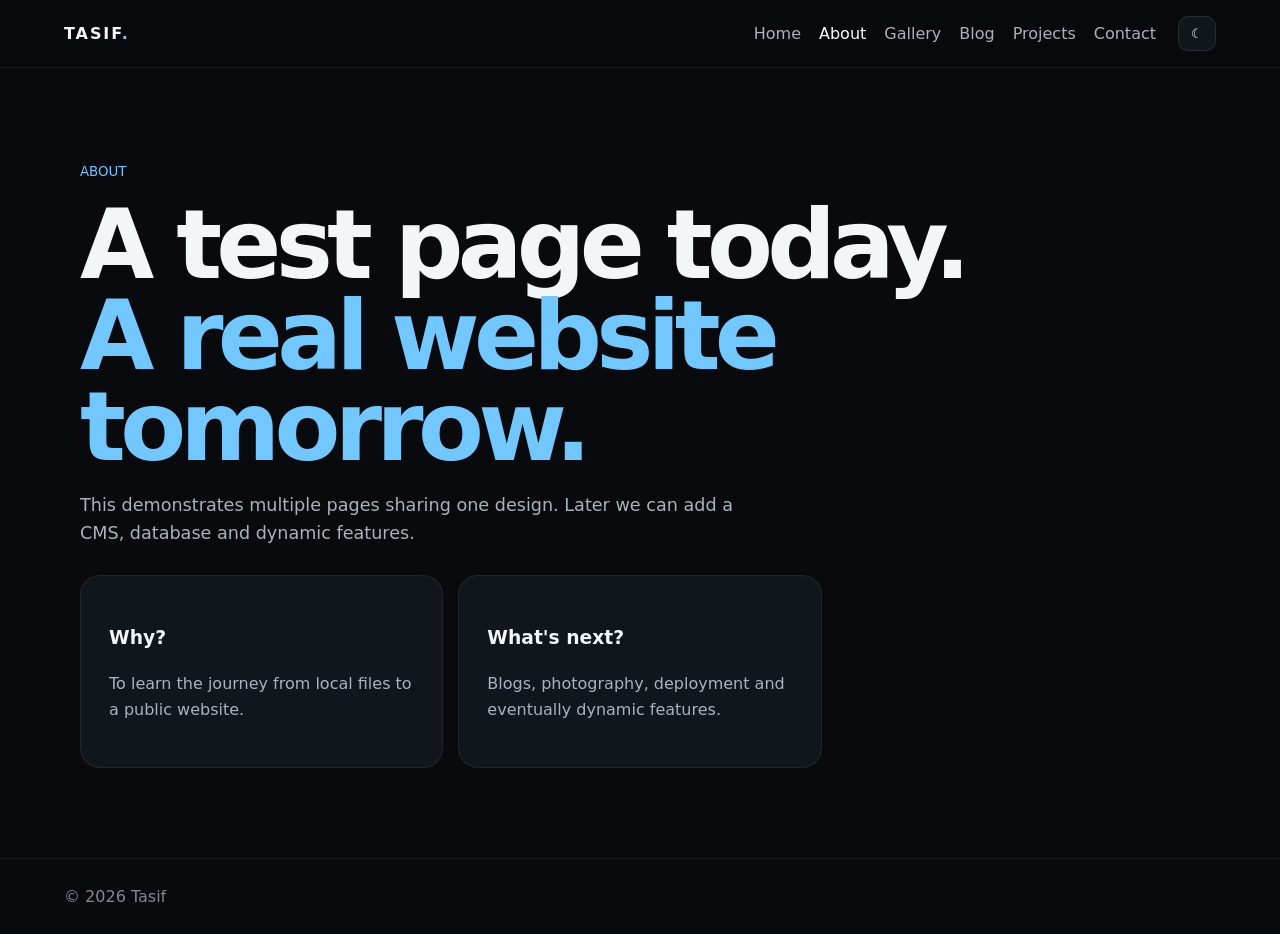
==== about.html @ 2ef95ba8 "Update portfolio website" ====
<!doctype html><html><head><meta charset="utf-8"><meta name="viewport" content="width=device-width,initial-scale=1"><title>About — Tasif</title><link rel="stylesheet" href="css/style.css"></head><body><header><a class="logo" href="index.html">TASIF<span>.</span></a><button id="menu">☰</button><nav><a href="index.html">Home</a><a class="active" href="about.html">About</a><a href="gallery.html">Gallery</a><a href="blog.html">Blog</a><a href="projects.html">Projects</a><a href="contact.html">Contact</a></nav><button id="theme">☾</button></header><main class="page"><small>ABOUT</small><h1>A test page today.<br><span>A real website tomorrow.</span></h1><p>This demonstrates multiple pages sharing one design. Later we can add a CMS, database and dynamic features.</p><div class="grid"><article><h3>Why?</h3><p>To learn the journey from local files to a public website.</p></article><article><h3>What's next?</h3><p>Blogs, photography, deployment and eventually dynamic features.</p></article></div></main><footer>© <span class="year"></span> Tasif</footer><script src="js/app.js"></script></body></html>
---- css/style.css ----
*{box-sizing:border-box}body{margin:0;background:#080a0d;color:#f3f6f8;font:16px/1.6 system-ui,sans-serif}a{color:inherit;text-decoration:none}header{position:sticky;top:0;z-index:5;display:flex;align-items:center;gap:22px;padding:16px 5%;background:#080a0de8;border-bottom:1px solid #ffffff12;backdrop-filter:blur(12px)}.logo{font-weight:900;letter-spacing:.12em}.logo span,h1 span,small,b{color:#72c7ff}nav{display:flex;gap:18px;margin-left:auto}nav a{color:#aab2bb}nav a:hover,nav a.active{color:#fff}button{border:1px solid #ffffff18;background:#11161c;color:#fff;border-radius:10px;padding:9px 12px;cursor:pointer}#menu{display:none}.hero,section,.page{width:min(1120px,90%);margin:auto}.hero{min-height:75vh;display:grid;grid-template-columns:1.2fr .8fr;align-items:center;gap:60px}.hero h1,.page h1{font-size:clamp(3rem,8vw,6rem);line-height:.95;letter-spacing:-.06em;margin:16px 0}.hero p,.page>p{color:#aab2bb;max-width:680px;font-size:1.1rem}.btn{display:inline-block;margin-top:20px;padding:12px 20px;border-radius:999px;background:#f3f6f8;color:#080a0d}.feature,article{background:#11161c;border:1px solid #ffffff12;border-radius:20px;padding:28px}.feature{min-height:170px;display:flex;flex-direction:column;justify-content:center}section{padding:80px 0}.grid{display:grid;grid-template-columns:repeat(3,1fr);gap:15px;margin-top:28px}article p,.post p,#msg{color:#aab2bb}.page{padding:90px 0;min-height:80vh}.photos{display:grid;grid-template-columns:repeat(2,1fr);gap:15px;margin-top:30px}.photos div{aspect-ratio:4/3;border-radius:20px;background:linear-gradient(135deg,#171e26,#0d1116);border:1px solid #ffffff12;display:grid;place-items:center;color:#68727d;font-weight:800;letter-spacing:.1em}.post{margin-top:30px;max-width:800px}form{max-width:650px;display:grid;gap:12px}input,textarea{padding:14px;border-radius:12px;border:1px solid #ffffff18;background:#0e1217;color:#fff;font:inherit}textarea{min-height:150px}footer{border-top:1px solid #ffffff12;padding:25px 5%;color:#7f8994}@media(max-width:750px){#menu{display:block;margin-left:auto}nav{display:none;position:absolute;top:65px;left:0;right:0;padding:18px 5%;background:#080a0d;flex-direction:column}nav.open{display:flex}.hero{grid-template-columns:1fr;padding:60px 0}.grid{grid-template-columns:1fr}.photos{grid-template-columns:1fr}.page{padding:65px 0}}body.light{background:#f5f7f9;color:#111}body.light header{background:#f5f7f9ee}body.light nav a{color:#5b6670}body.light nav a:hover,body.light nav a.active{color:#111}body.light article,body.light .feature{background:#fff;border-color:#0001}body.light input,body.light textarea{background:#fff;color:#111}body.light .hero p,body.light .page>p,body.light article p{color:#59636d}
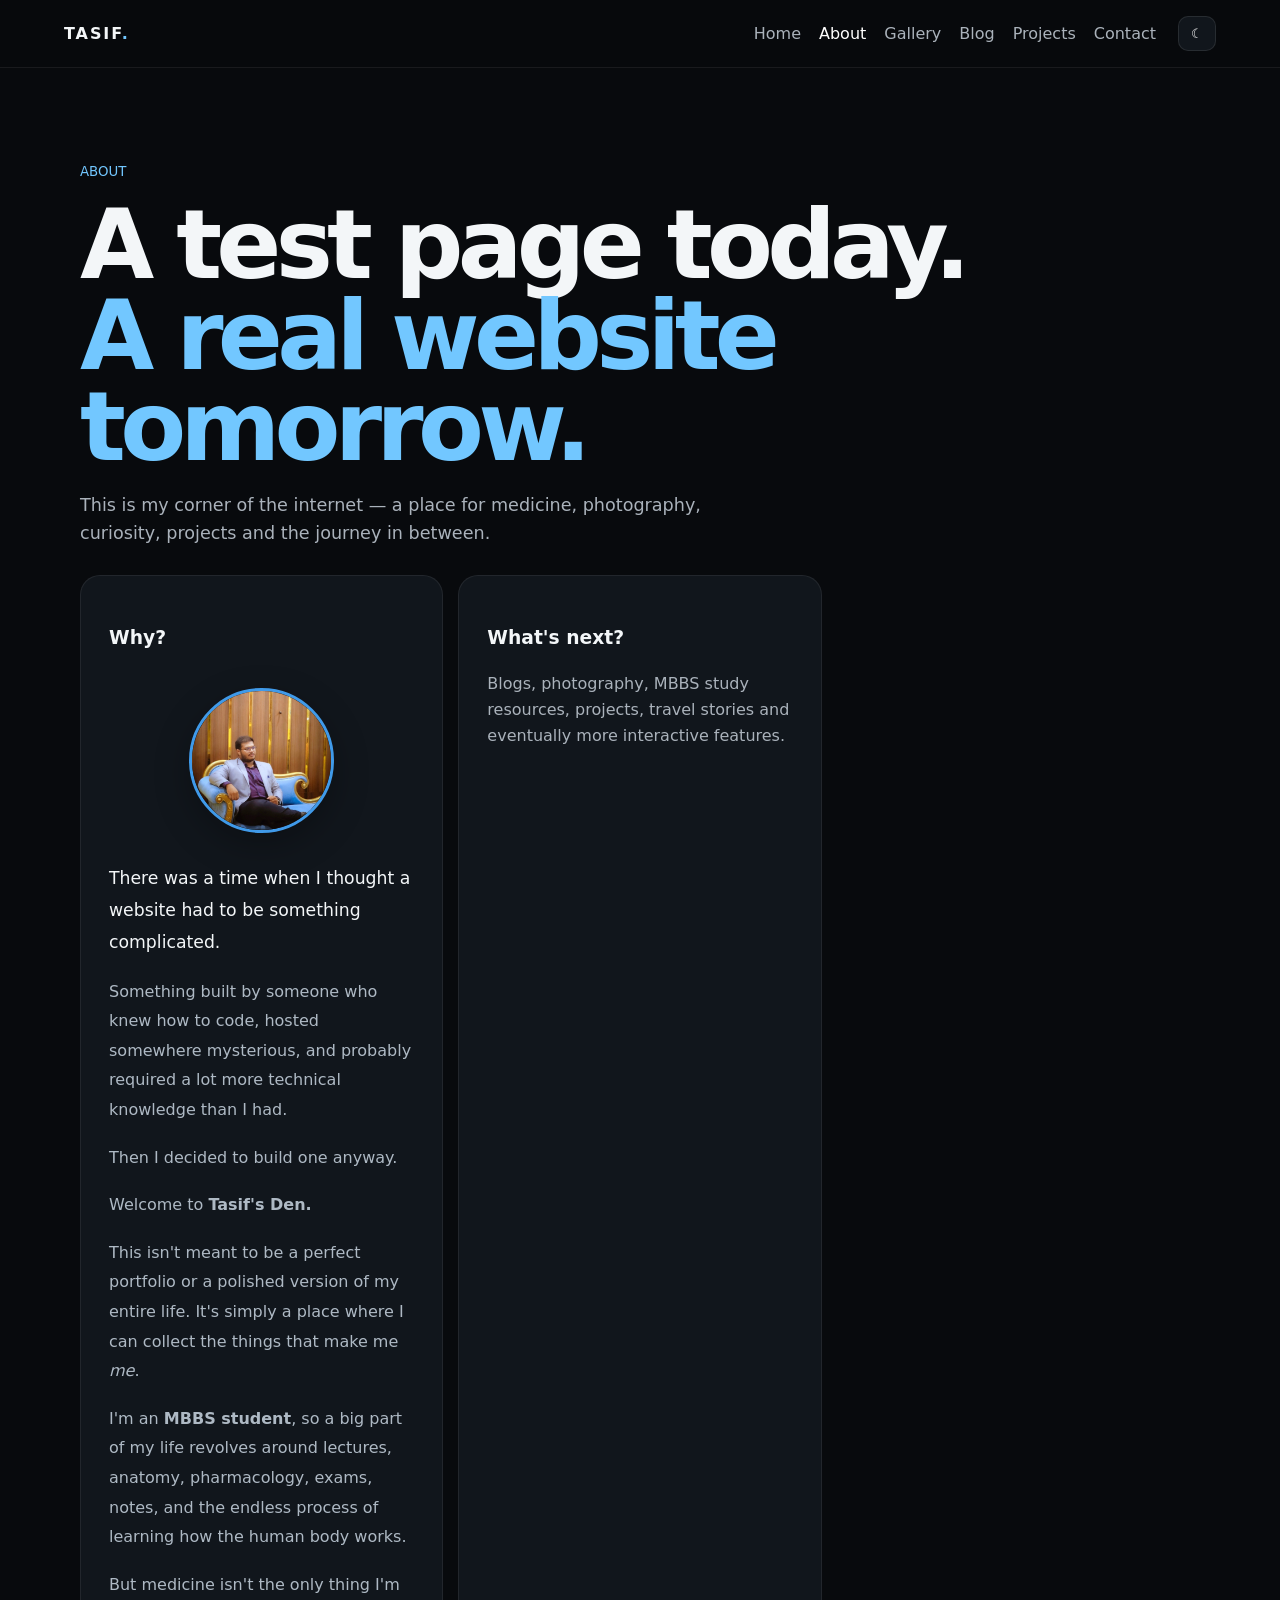
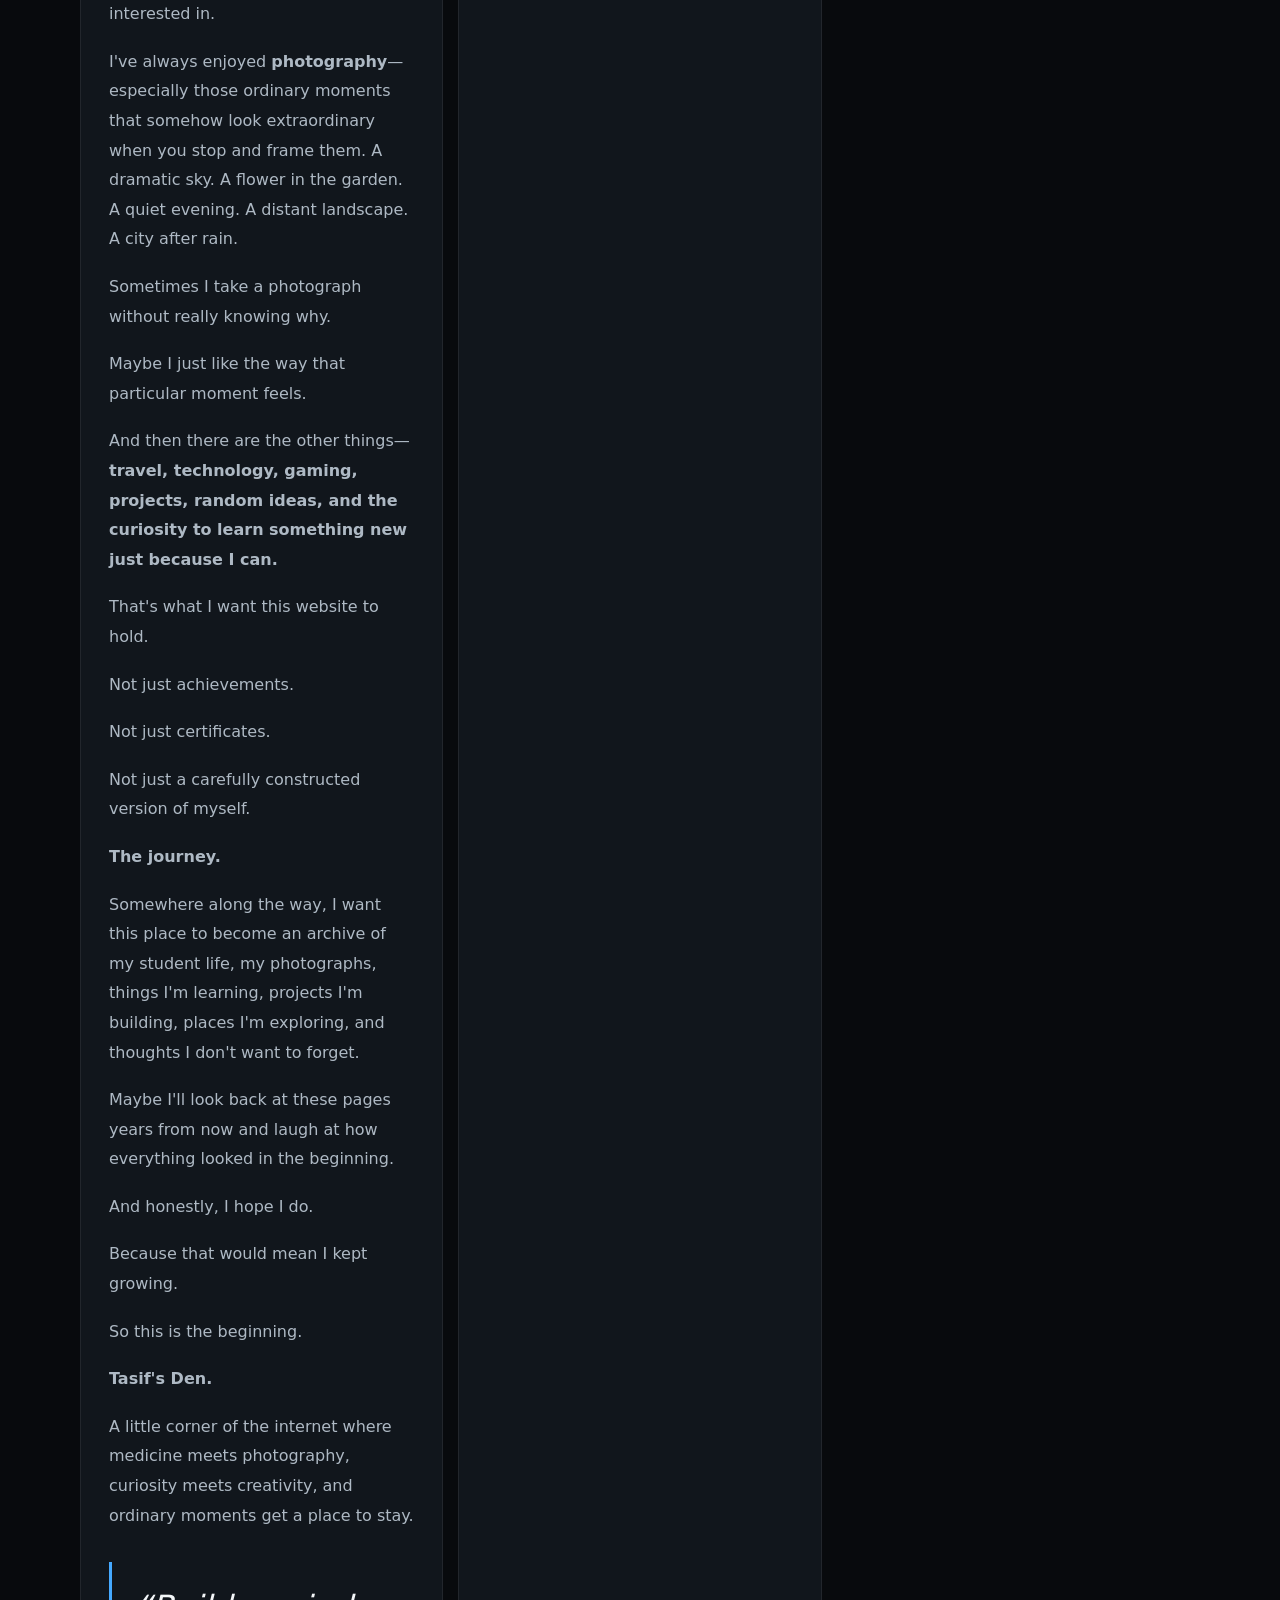
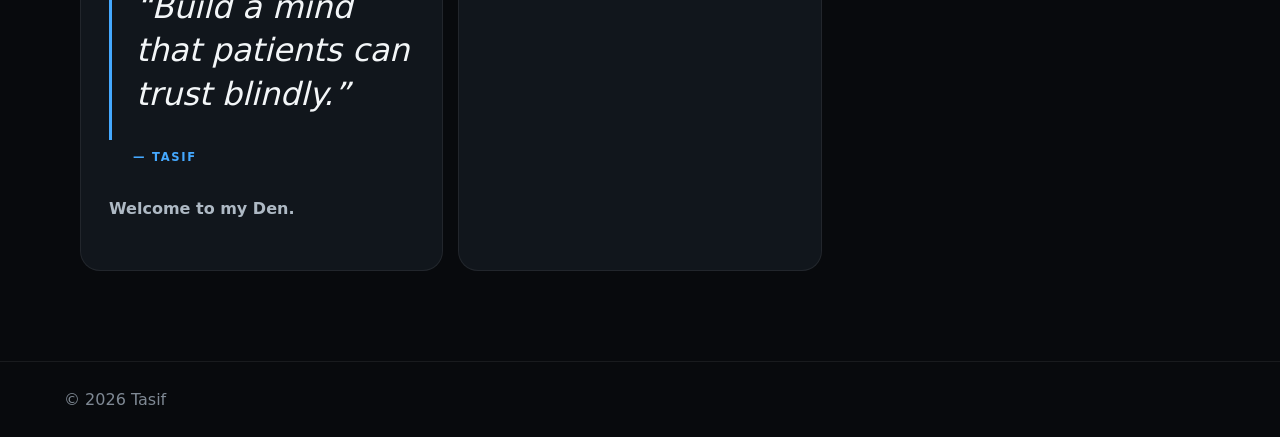
==== commit bb1b3289: "Add profile photo to About page" ====
--- a/about.html
+++ b/about.html
@@ -1 +1,129 @@
-<!doctype html><html><head><meta charset="utf-8"><meta name="viewport" content="width=device-width,initial-scale=1"><title>About — Tasif</title><link rel="stylesheet" href="css/style.css"></head><body><header><a class="logo" href="index.html">TASIF<span>.</span></a><button id="menu">☰</button><nav><a href="index.html">Home</a><a class="active" href="about.html">About</a><a href="gallery.html">Gallery</a><a href="blog.html">Blog</a><a href="projects.html">Projects</a><a href="contact.html">Contact</a></nav><button id="theme">☾</button></header><main class="page"><small>ABOUT</small><h1>A test page today.<br><span>A real website tomorrow.</span></h1><p>This demonstrates multiple pages sharing one design. Later we can add a CMS, database and dynamic features.</p><div class="grid"><article><h3>Why?</h3><p>To learn the journey from local files to a public website.</p></article><article><h3>What's next?</h3><p>Blogs, photography, deployment and eventually dynamic features.</p></article></div></main><footer>© <span class="year"></span> Tasif</footer><script src="js/app.js"></script></body></html>+<!doctype html>
+<html lang="en">
+<head>
+  <meta charset="utf-8">
+  <meta name="viewport" content="width=device-width,initial-scale=1">
+  <title>About — Tasif</title>
+  <link rel="stylesheet" href="css/style.css">
+  <style>
+    .why-story{max-width:900px;margin-top:35px}
+    .why-profile{
+      display:flex;
+      justify-content:center;
+      margin:8px 0 30px;
+    }
+    .why-profile img{
+      width:145px;
+      height:145px;
+      object-fit:cover;
+      object-position:center 30%;
+      border-radius:50%;
+      display:block;
+      border:3px solid rgba(69,169,255,.9);
+      box-shadow:0 12px 35px rgba(0,0,0,.28);
+    }
+    .why-story p{line-height:1.85;color:var(--muted,#aeb9c4);margin:0 0 18px}
+    .why-story .lead{font-size:1.08rem;color:inherit}
+    .why-story blockquote{
+      margin:32px 0 8px;padding:24px 0 24px 24px;
+      border-left:3px solid #45a9ff;
+      font-size:clamp(1.35rem,3vw,2rem);
+      line-height:1.35;font-style:italic;color:inherit;
+    }
+    .why-story cite{display:block;margin-left:24px;color:#45a9ff;letter-spacing:.15em;font-size:.72rem;font-style:normal;font-weight:700}
+    @media (max-width:600px){
+      .why-profile img{width:120px;height:120px}
+    }
+  </style>
+</head>
+<body>
+<header>
+  <a class="logo" href="index.html">TASIF<span>.</span></a>
+  <button id="menu">☰</button>
+  <nav>
+    <a href="index.html">Home</a>
+    <a class="active" href="about.html">About</a>
+    <a href="gallery.html">Gallery</a>
+    <a href="blog.html">Blog</a>
+    <a href="projects.html">Projects</a>
+    <a href="contact.html">Contact</a>
+  </nav>
+  <button id="theme">☾</button>
+</header>
+
+<main class="page">
+  <small>ABOUT</small>
+  <h1>A test page today.<br><span>A real website tomorrow.</span></h1>
+  <p>This is my corner of the internet — a place for medicine, photography, curiosity, projects and the journey in between.</p>
+
+  <div class="grid">
+    <article>
+      <h3>Why?</h3>
+
+      <div class="why-story">
+        <div class="why-profile">
+          <img src="images/about/tasif-profile.jpg" alt="Tasif">
+        </div>
+
+        <p class="lead">There was a time when I thought a website had to be something complicated.</p>
+
+        <p>Something built by someone who knew how to code, hosted somewhere mysterious, and probably required a lot more technical knowledge than I had.</p>
+
+        <p>Then I decided to build one anyway.</p>
+
+        <p>Welcome to <strong>Tasif's Den.</strong></p>
+
+        <p>This isn't meant to be a perfect portfolio or a polished version of my entire life. It's simply a place where I can collect the things that make me <em>me</em>.</p>
+
+        <p>I'm an <strong>MBBS student</strong>, so a big part of my life revolves around lectures, anatomy, pharmacology, exams, notes, and the endless process of learning how the human body works.</p>
+
+        <p>But medicine isn't the only thing I'm interested in.</p>
+
+        <p>I've always enjoyed <strong>photography</strong>—especially those ordinary moments that somehow look extraordinary when you stop and frame them. A dramatic sky. A flower in the garden. A quiet evening. A distant landscape. A city after rain.</p>
+
+        <p>Sometimes I take a photograph without really knowing why.</p>
+
+        <p>Maybe I just like the way that particular moment feels.</p>
+
+        <p>And then there are the other things—<strong>travel, technology, gaming, projects, random ideas, and the curiosity to learn something new just because I can.</strong></p>
+
+        <p>That's what I want this website to hold.</p>
+
+        <p>Not just achievements.</p>
+        <p>Not just certificates.</p>
+        <p>Not just a carefully constructed version of myself.</p>
+
+        <p><strong>The journey.</strong></p>
+
+        <p>Somewhere along the way, I want this place to become an archive of my student life, my photographs, things I'm learning, projects I'm building, places I'm exploring, and thoughts I don't want to forget.</p>
+
+        <p>Maybe I'll look back at these pages years from now and laugh at how everything looked in the beginning.</p>
+
+        <p>And honestly, I hope I do.</p>
+
+        <p>Because that would mean I kept growing.</p>
+
+        <p>So this is the beginning.</p>
+
+        <p><strong>Tasif's Den.</strong></p>
+
+        <p>A little corner of the internet where medicine meets photography, curiosity meets creativity, and ordinary moments get a place to stay.</p>
+
+        <blockquote>“Build a mind that patients can trust blindly.”</blockquote>
+        <cite>— TASIF</cite>
+
+        <p style="margin-top:28px"><strong>Welcome to my Den.</strong></p>
+      </div>
+    </article>
+
+    <article>
+      <h3>What's next?</h3>
+      <p>Blogs, photography, MBBS study resources, projects, travel stories and eventually more interactive features.</p>
+    </article>
+  </div>
+</main>
+
+<footer>© <span class="year"></span> Tasif</footer>
+<script src="js/app.js"></script>
+</body>
+</html>
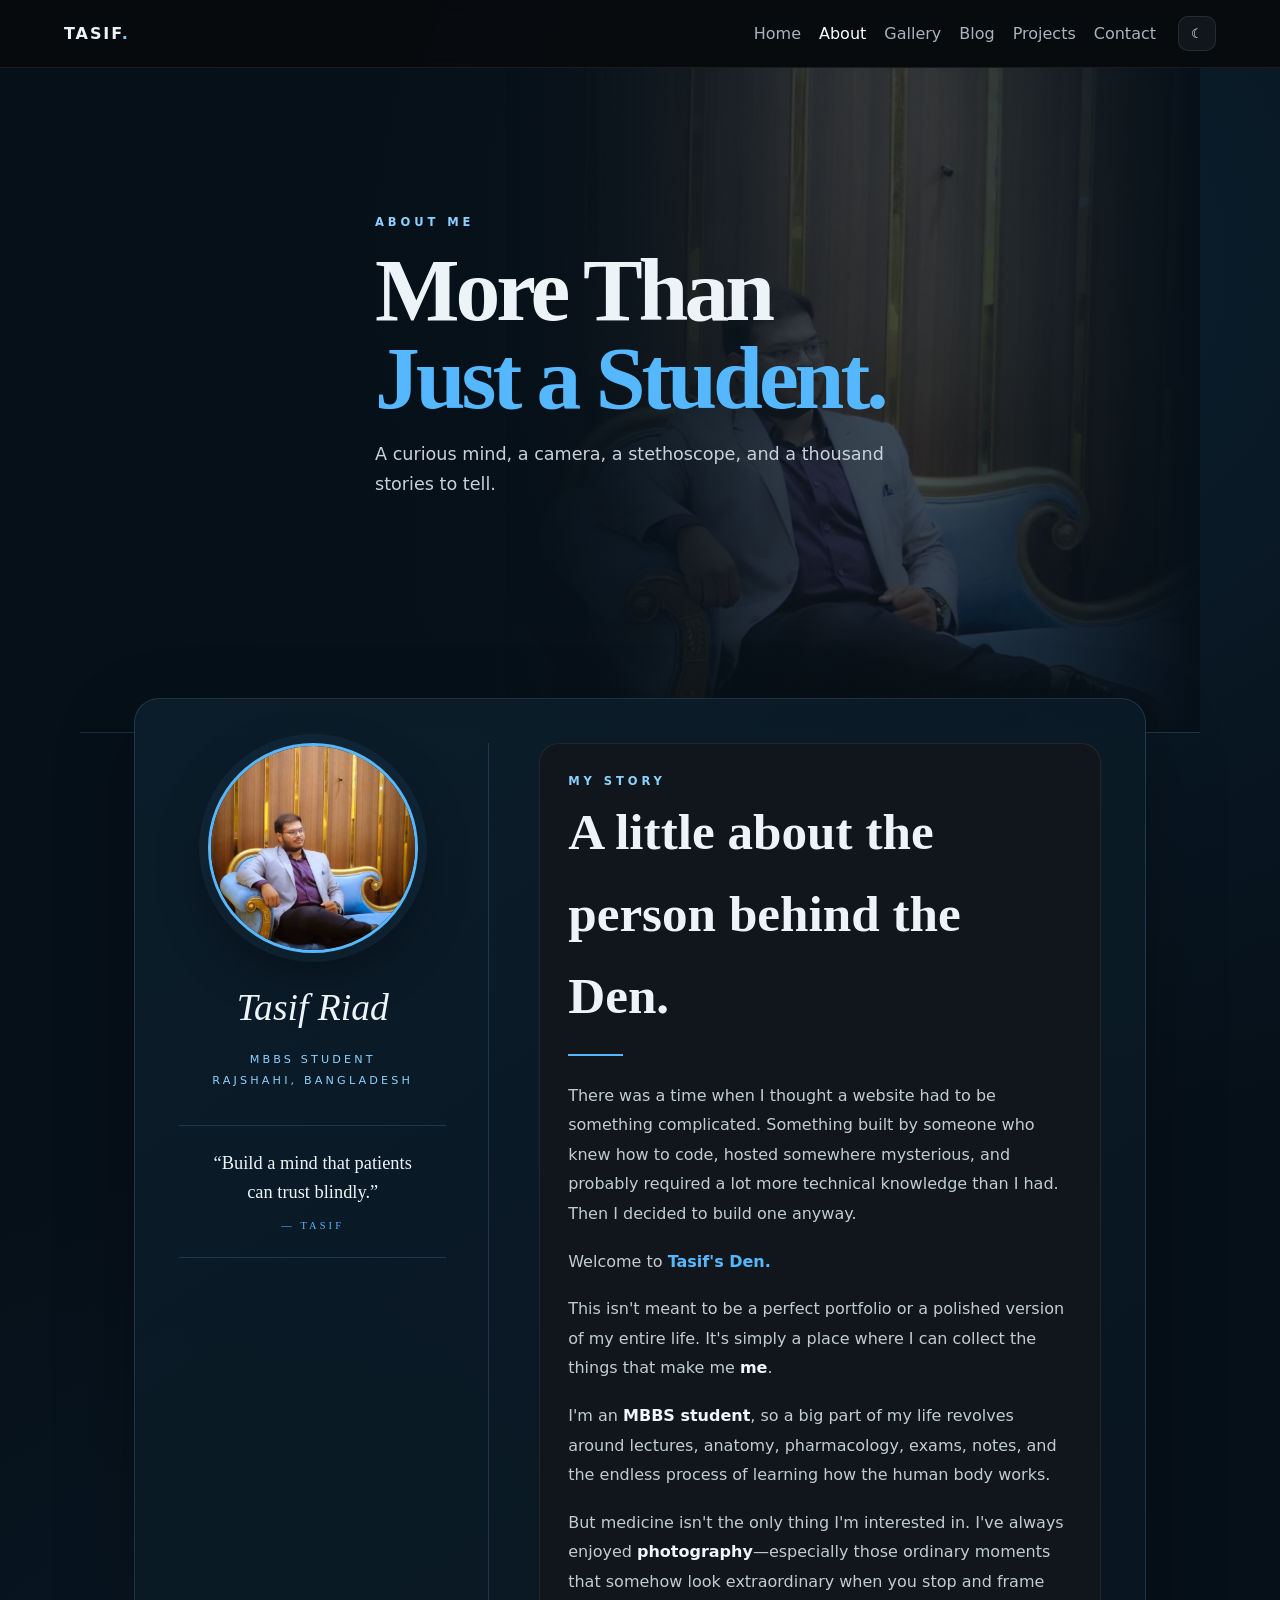
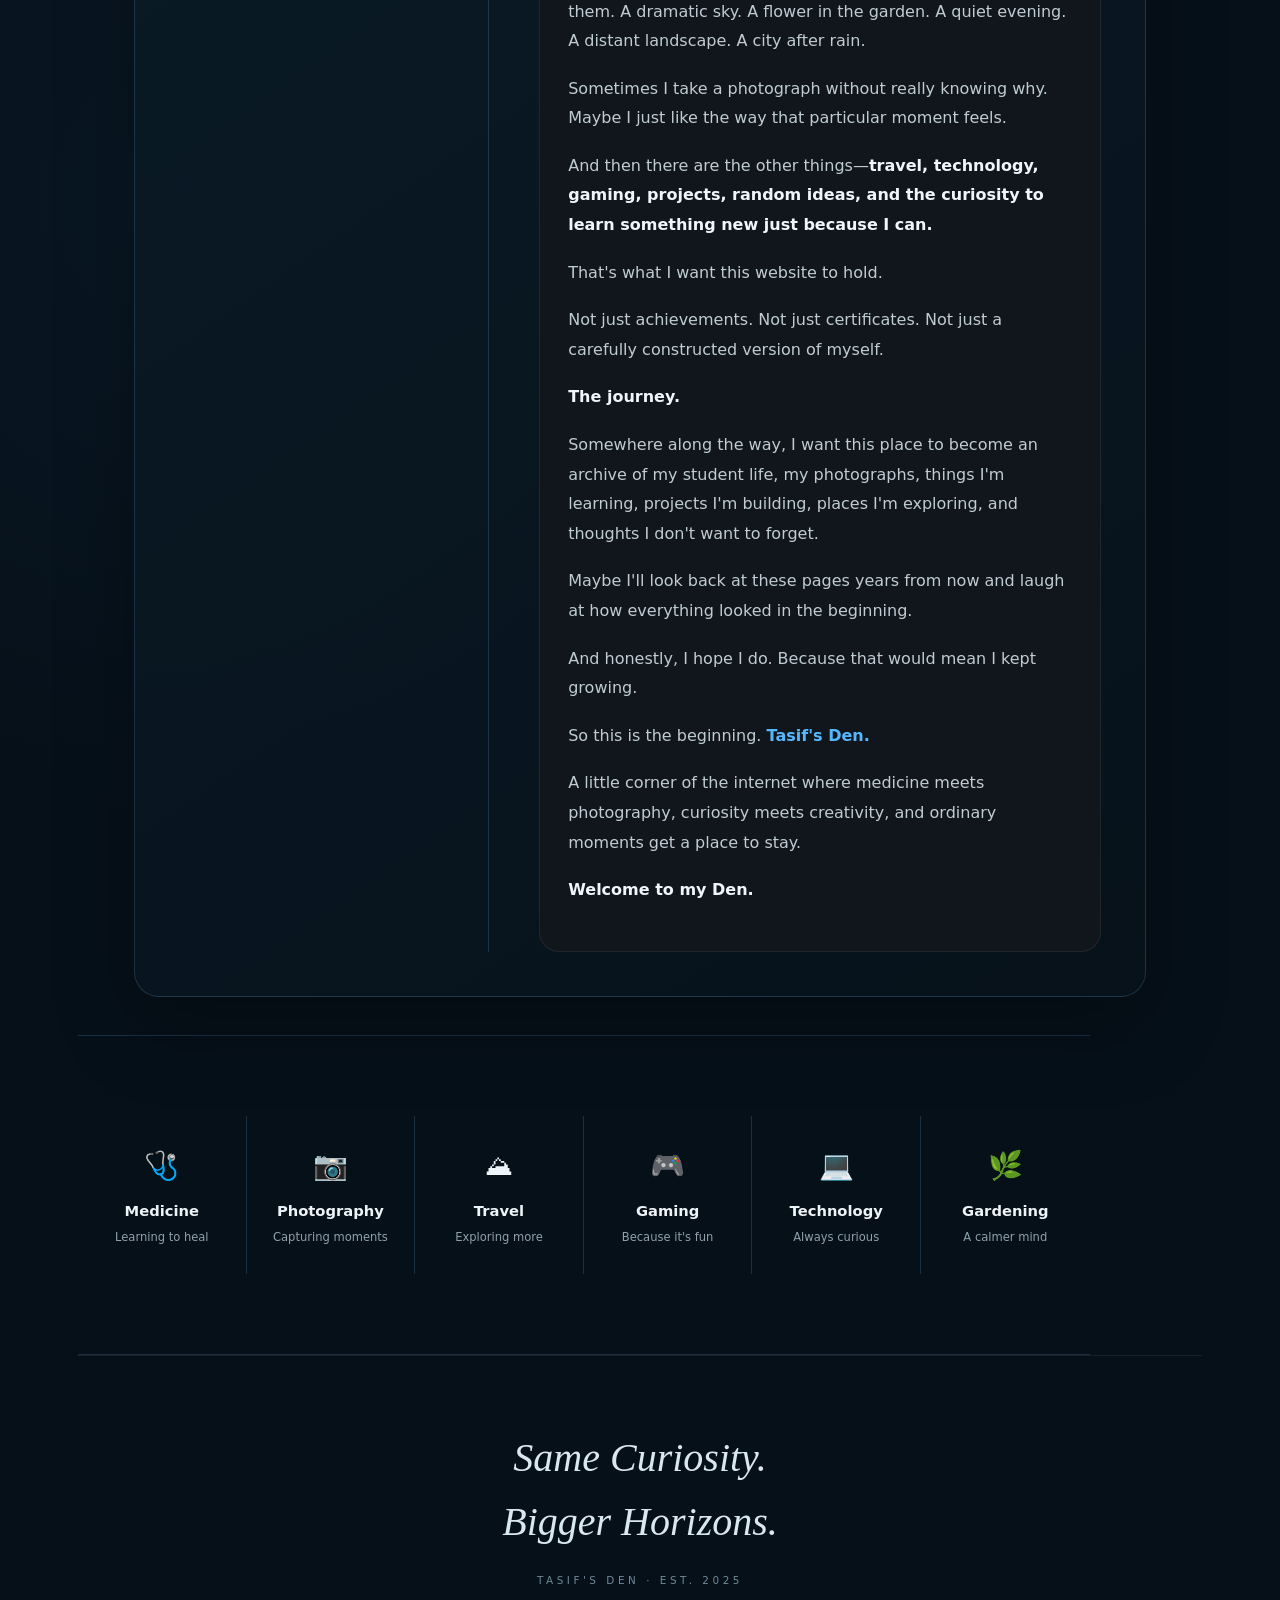
==== commit ab0efcdf: "Update About webpage" ====
--- a/about.html
+++ b/about.html
@@ -1,42 +1,124 @@
 <!doctype html>
 <html lang="en">
 <head>
-  <meta charset="utf-8">
-  <meta name="viewport" content="width=device-width,initial-scale=1">
-  <title>About — Tasif</title>
-  <link rel="stylesheet" href="css/style.css">
-  <style>
-    .why-story{max-width:900px;margin-top:35px}
-    .why-profile{
-      display:flex;
-      justify-content:center;
-      margin:8px 0 30px;
-    }
-    .why-profile img{
-      width:145px;
-      height:145px;
-      object-fit:cover;
-      object-position:center 30%;
-      border-radius:50%;
-      display:block;
-      border:3px solid rgba(69,169,255,.9);
-      box-shadow:0 12px 35px rgba(0,0,0,.28);
-    }
-    .why-story p{line-height:1.85;color:var(--muted,#aeb9c4);margin:0 0 18px}
-    .why-story .lead{font-size:1.08rem;color:inherit}
-    .why-story blockquote{
-      margin:32px 0 8px;padding:24px 0 24px 24px;
-      border-left:3px solid #45a9ff;
-      font-size:clamp(1.35rem,3vw,2rem);
-      line-height:1.35;font-style:italic;color:inherit;
-    }
-    .why-story cite{display:block;margin-left:24px;color:#45a9ff;letter-spacing:.15em;font-size:.72rem;font-style:normal;font-weight:700}
-    @media (max-width:600px){
-      .why-profile img{width:120px;height:120px}
-    }
-  </style>
+<meta charset="utf-8">
+<meta name="viewport" content="width=device-width,initial-scale=1">
+<title>About — Tasif's Den</title>
+<link rel="stylesheet" href="css/style.css">
+<style>
+:root{
+  --about-bg:#061019;
+  --about-card:rgba(10,24,35,.82);
+  --about-line:rgba(126,190,235,.18);
+  --about-blue:#55b8ff;
+  --about-blue2:#8bd1ff;
+  --about-text:#edf4f8;
+  --about-muted:#a9b9c5;
+}
+body.about-page{
+  background:
+    radial-gradient(circle at 78% 8%,rgba(53,139,196,.12),transparent 28%),
+    radial-gradient(circle at 15% 55%,rgba(38,103,150,.08),transparent 30%),
+    var(--about-bg);
+  color:var(--about-text);
+}
+.about-wrap{max-width:1180px;margin:0 auto;padding:0 28px 70px}
+.about-hero{
+  min-height:380px;
+  display:flex;align-items:center;
+  position:relative;overflow:hidden;
+  border-bottom:1px solid var(--about-line);
+}
+.about-hero:after{
+  content:"";position:absolute;inset:0;pointer-events:none;
+  background:linear-gradient(90deg,var(--about-bg) 0%,rgba(6,16,25,.88) 34%,rgba(6,16,25,.18) 75%,var(--about-bg) 100%);
+}
+.about-hero-art{
+  position:absolute;right:0;top:0;width:62%;height:100%;
+  background:
+    linear-gradient(90deg,var(--about-bg),transparent 42%),
+    url("images/about/tasif-profile.jpg") center 30%/cover no-repeat;
+  filter:saturate(.72) brightness(.72);
+  opacity:.42;
+}
+.about-hero-content{position:relative;z-index:2;max-width:610px;padding:65px 0}
+.about-kicker,.section-kicker{
+  font-size:.72rem;letter-spacing:.34em;text-transform:uppercase;
+  color:var(--about-blue2);font-weight:700;
+}
+.about-hero h1{
+  margin:15px 0 18px;font-family:Georgia,serif;
+  font-size:clamp(3rem,7vw,5.8rem);line-height:.98;letter-spacing:-.045em;
+}
+.about-hero h1 span{color:var(--about-blue)}
+.about-hero p{max-width:530px;color:#c5d2da;font-size:1.1rem;line-height:1.7}
+.story-card{
+  margin-top:-35px;position:relative;z-index:4;
+  display:grid;grid-template-columns:310px 1fr;
+  gap:50px;padding:44px;
+  background:linear-gradient(145deg,rgba(12,30,43,.95),rgba(7,18,27,.94));
+  border:1px solid var(--about-line);border-radius:25px;
+  box-shadow:0 30px 80px rgba(0,0,0,.28);
+}
+.profile-side{text-align:center;border-right:1px solid var(--about-line);padding-right:42px}
+.profile-photo{
+  width:210px;height:210px;border-radius:50%;object-fit:cover;
+  object-position:center 30%;display:block;margin:0 auto 25px;
+  border:3px solid var(--about-blue);
+  box-shadow:0 0 0 9px rgba(85,184,255,.07),0 20px 50px rgba(0,0,0,.35);
+}
+.signature{font-family:cursive;font-size:2.35rem;font-style:italic;margin:4px 0 10px}
+.profile-meta{font-size:.7rem;letter-spacing:.28em;color:var(--about-blue2);line-height:1.9}
+.quote{
+  margin:34px auto 0;padding:23px 10px;
+  border-top:1px solid var(--about-line);border-bottom:1px solid var(--about-line);
+  font-family:Georgia,serif;font-size:1.15rem;line-height:1.55;
+}
+.quote small{display:block;margin-top:12px;color:var(--about-blue);letter-spacing:.3em;font-size:.65rem;font-family:inherit}
+.story h2{font-family:Georgia,serif;font-size:clamp(2rem,4vw,3.2rem);margin:0 0 25px}
+.story h2:after{content:"";display:block;width:55px;height:2px;background:var(--about-blue);margin-top:17px}
+.story p{color:#c0ccd4;line-height:1.85;margin:0 0 18px;font-size:1rem}
+.story strong{color:#eef6fb}
+.story .accent{color:var(--about-blue)}
+.interests{
+  display:grid;grid-template-columns:repeat(6,1fr);
+  margin:38px 0 0;border-top:1px solid var(--about-line);
+  border-bottom:1px solid var(--about-line);
+}
+.interest{
+  padding:28px 14px;text-align:center;border-right:1px solid var(--about-line);
+}
+.interest:last-child{border-right:0}
+.interest-icon{font-size:1.75rem;margin-bottom:10px}
+.interest h3{font-size:.92rem;margin:0 0 7px}
+.interest p{margin:0;color:#8fa1ad;font-size:.72rem;line-height:1.45}
+.about-footer{text-align:center;padding:70px 0 10px}
+.about-footer .big-line{font-family:cursive;font-size:2.5rem;font-style:italic;color:#d9e7ef}
+.about-footer .tiny{margin-top:18px;color:#6f8998;font-size:.65rem;letter-spacing:.34em}
+@media(max-width:900px){
+  .story-card{grid-template-columns:1fr;gap:35px}
+  .profile-side{border-right:0;border-bottom:1px solid var(--about-line);padding:0 0 35px}
+  .interests{grid-template-columns:repeat(3,1fr)}
+  .interest:nth-child(3){border-right:0}
+  .interest:nth-child(-n+3){border-bottom:1px solid var(--about-line)}
+}
+@media(max-width:600px){
+  .about-wrap{padding:0 17px 45px}
+  .about-hero{min-height:470px}
+  .about-hero-art{width:100%;opacity:.24}
+  .about-hero-content{padding:60px 5px}
+  .about-hero h1{font-size:3.25rem}
+  .story-card{padding:28px 20px;border-radius:19px}
+  .profile-photo{width:165px;height:165px}
+  .interests{grid-template-columns:repeat(2,1fr)}
+  .interest:nth-child(2n){border-right:0}
+  .interest:nth-child(3){border-right:1px solid var(--about-line)}
+  .interest:nth-child(-n+4){border-bottom:1px solid var(--about-line)}
+}
+</style>
 </head>
-<body>
+
+<body class="about-page">
 <header>
   <a class="logo" href="index.html">TASIF<span>.</span></a>
   <button id="menu">☰</button>
@@ -51,47 +133,52 @@
   <button id="theme">☾</button>
 </header>
 
-<main class="page">
-  <small>ABOUT</small>
-  <h1>A test page today.<br><span>A real website tomorrow.</span></h1>
-  <p>This is my corner of the internet — a place for medicine, photography, curiosity, projects and the journey in between.</p>
-
-  <div class="grid">
-    <article>
-      <h3>Why?</h3>
-
-      <div class="why-story">
-        <div class="why-profile">
-          <img src="images/about/tasif-profile.jpg" alt="Tasif">
+<main>
+  <section class="about-hero">
+    <div class="about-hero-art"></div>
+    <div class="about-wrap">
+      <div class="about-hero-content">
+        <div class="about-kicker">About Me</div>
+        <h1>More Than<br><span>Just a Student.</span></h1>
+        <p>A curious mind, a camera, a stethoscope, and a thousand stories to tell.</p>
+      </div>
+    </div>
+  </section>
+
+  <div class="about-wrap">
+    <section class="story-card">
+      <aside class="profile-side">
+        <img class="profile-photo" src="images/about/tasif-profile.jpg" alt="Tasif">
+        <div class="signature">Tasif Riad</div>
+        <div class="profile-meta">MBBS STUDENT<br>RAJSHAHI, BANGLADESH</div>
+
+        <div class="quote">
+          “Build a mind that patients<br>can trust blindly.”
+          <small>— TASIF</small>
         </div>
-
-        <p class="lead">There was a time when I thought a website had to be something complicated.</p>
-
-        <p>Something built by someone who knew how to code, hosted somewhere mysterious, and probably required a lot more technical knowledge than I had.</p>
-
-        <p>Then I decided to build one anyway.</p>
-
-        <p>Welcome to <strong>Tasif's Den.</strong></p>
-
-        <p>This isn't meant to be a perfect portfolio or a polished version of my entire life. It's simply a place where I can collect the things that make me <em>me</em>.</p>
+      </aside>
+
+      <article class="story">
+        <div class="section-kicker">My Story</div>
+        <h2>A little about the person behind the Den.</h2>
+
+        <p>There was a time when I thought a website had to be something complicated. Something built by someone who knew how to code, hosted somewhere mysterious, and probably required a lot more technical knowledge than I had. Then I decided to build one anyway.</p>
+
+        <p>Welcome to <strong class="accent">Tasif's Den.</strong></p>
+
+        <p>This isn't meant to be a perfect portfolio or a polished version of my entire life. It's simply a place where I can collect the things that make me <strong>me</strong>.</p>
 
         <p>I'm an <strong>MBBS student</strong>, so a big part of my life revolves around lectures, anatomy, pharmacology, exams, notes, and the endless process of learning how the human body works.</p>
 
-        <p>But medicine isn't the only thing I'm interested in.</p>
-
-        <p>I've always enjoyed <strong>photography</strong>—especially those ordinary moments that somehow look extraordinary when you stop and frame them. A dramatic sky. A flower in the garden. A quiet evening. A distant landscape. A city after rain.</p>
-
-        <p>Sometimes I take a photograph without really knowing why.</p>
-
-        <p>Maybe I just like the way that particular moment feels.</p>
+        <p>But medicine isn't the only thing I'm interested in. I've always enjoyed <strong>photography</strong>—especially those ordinary moments that somehow look extraordinary when you stop and frame them. A dramatic sky. A flower in the garden. A quiet evening. A distant landscape. A city after rain.</p>
+
+        <p>Sometimes I take a photograph without really knowing why. Maybe I just like the way that particular moment feels.</p>
 
         <p>And then there are the other things—<strong>travel, technology, gaming, projects, random ideas, and the curiosity to learn something new just because I can.</strong></p>
 
         <p>That's what I want this website to hold.</p>
 
-        <p>Not just achievements.</p>
-        <p>Not just certificates.</p>
-        <p>Not just a carefully constructed version of myself.</p>
+        <p>Not just achievements. Not just certificates. Not just a carefully constructed version of myself.</p>
 
         <p><strong>The journey.</strong></p>
 
@@ -99,31 +186,32 @@
 
         <p>Maybe I'll look back at these pages years from now and laugh at how everything looked in the beginning.</p>
 
-        <p>And honestly, I hope I do.</p>
-
-        <p>Because that would mean I kept growing.</p>
-
-        <p>So this is the beginning.</p>
-
-        <p><strong>Tasif's Den.</strong></p>
+        <p>And honestly, I hope I do. Because that would mean I kept growing.</p>
+
+        <p>So this is the beginning. <strong class="accent">Tasif's Den.</strong></p>
 
         <p>A little corner of the internet where medicine meets photography, curiosity meets creativity, and ordinary moments get a place to stay.</p>
 
-        <blockquote>“Build a mind that patients can trust blindly.”</blockquote>
-        <cite>— TASIF</cite>
-
-        <p style="margin-top:28px"><strong>Welcome to my Den.</strong></p>
-      </div>
-    </article>
-
-    <article>
-      <h3>What's next?</h3>
-      <p>Blogs, photography, MBBS study resources, projects, travel stories and eventually more interactive features.</p>
-    </article>
+        <p><strong>Welcome to my Den.</strong></p>
+      </article>
+    </section>
+
+    <section class="interests" aria-label="Interests">
+      <div class="interest"><div class="interest-icon">🩺</div><h3>Medicine</h3><p>Learning to heal</p></div>
+      <div class="interest"><div class="interest-icon">📷</div><h3>Photography</h3><p>Capturing moments</p></div>
+      <div class="interest"><div class="interest-icon">⛰</div><h3>Travel</h3><p>Exploring more</p></div>
+      <div class="interest"><div class="interest-icon">🎮</div><h3>Gaming</h3><p>Because it's fun</p></div>
+      <div class="interest"><div class="interest-icon">💻</div><h3>Technology</h3><p>Always curious</p></div>
+      <div class="interest"><div class="interest-icon">🌿</div><h3>Gardening</h3><p>A calmer mind</p></div>
+    </section>
+
+    <footer class="about-footer">
+      <div class="big-line">Same Curiosity.<br>Bigger Horizons.</div>
+      <div class="tiny">TASIF'S DEN · EST. 2025</div>
+    </footer>
   </div>
 </main>
 
-<footer>© <span class="year"></span> Tasif</footer>
 <script src="js/app.js"></script>
 </body>
-</html>+</html>
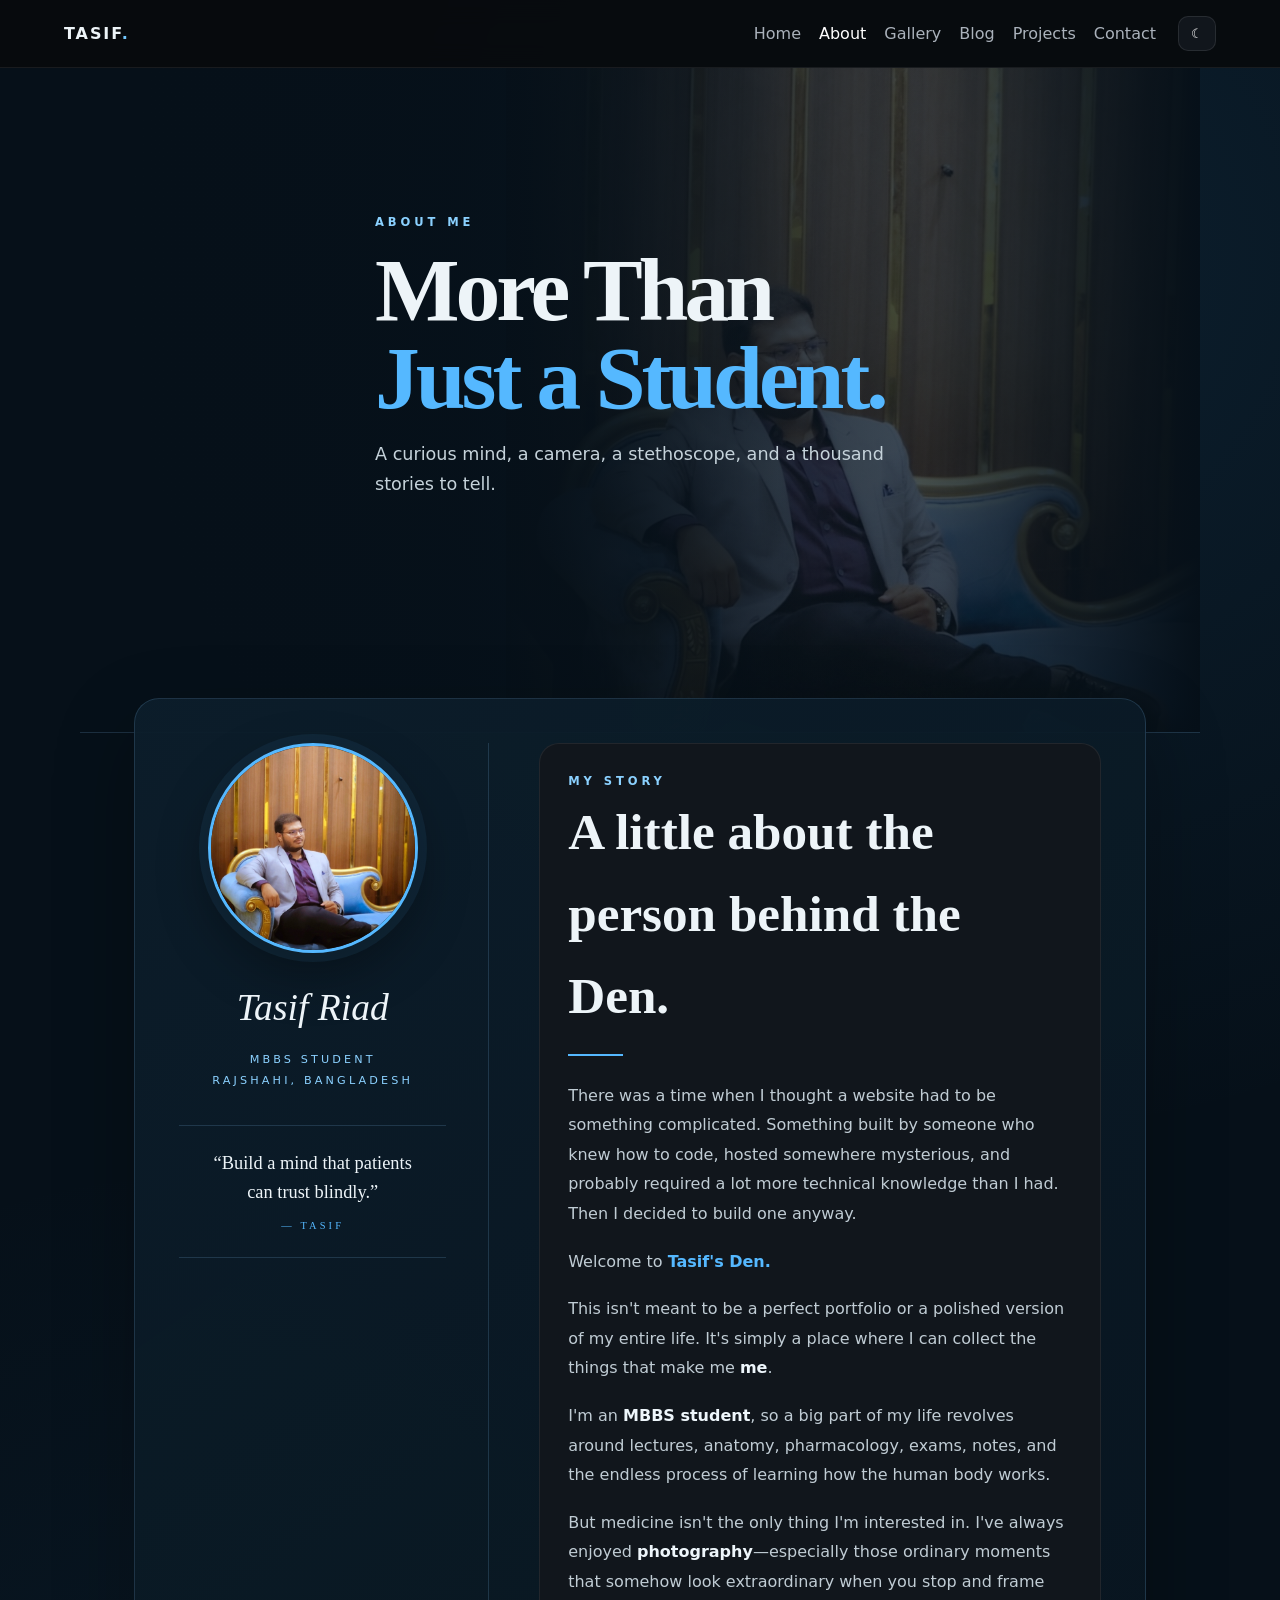
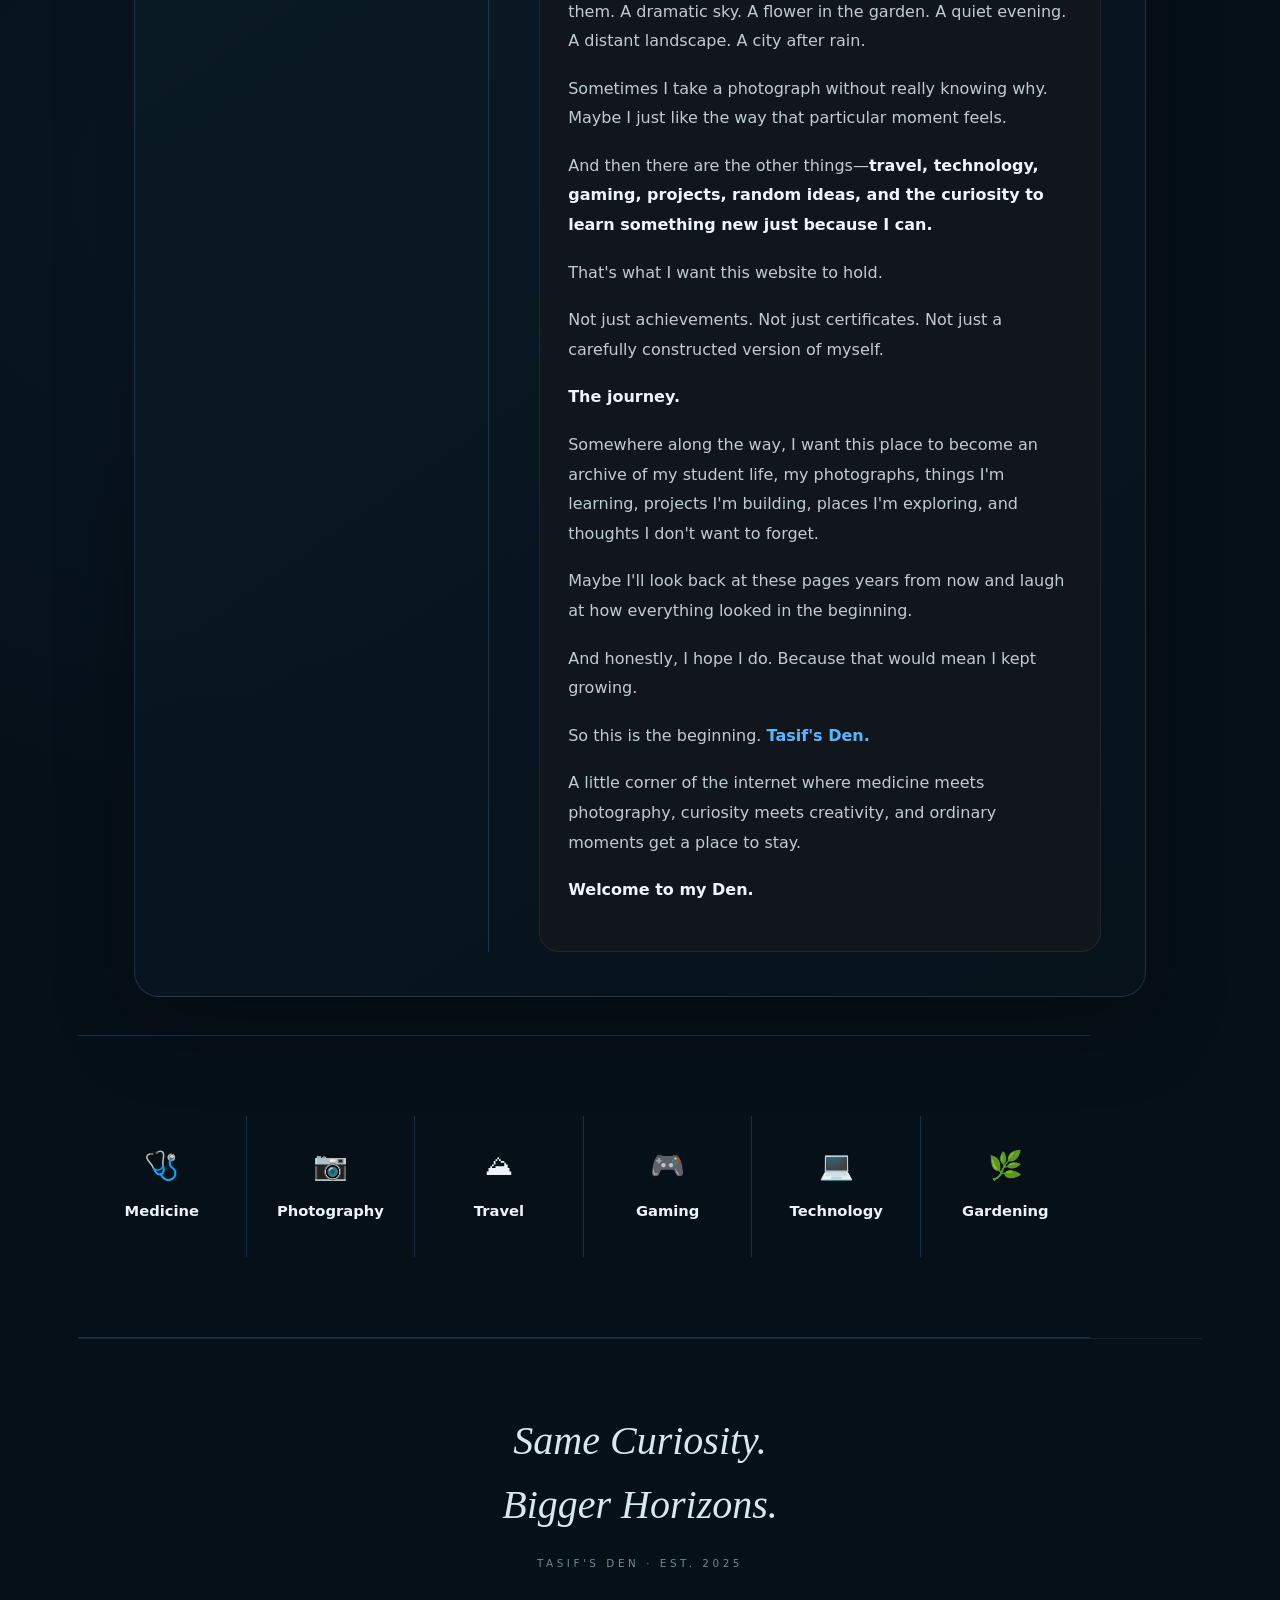
==== commit 0a507c89: "immersive webpages" ====
--- a/about.html
+++ b/about.html
@@ -116,7 +116,7 @@
   .interest:nth-child(-n+4){border-bottom:1px solid var(--about-line)}
 }
 </style>
-</head>
+<link rel="stylesheet" href="css/immersive.css"></head>
 
 <body class="about-page">
 <header>
@@ -197,12 +197,12 @@
     </section>
 
     <section class="interests" aria-label="Interests">
-      <div class="interest"><div class="interest-icon">🩺</div><h3>Medicine</h3><p>Learning to heal</p></div>
-      <div class="interest"><div class="interest-icon">📷</div><h3>Photography</h3><p>Capturing moments</p></div>
-      <div class="interest"><div class="interest-icon">⛰</div><h3>Travel</h3><p>Exploring more</p></div>
-      <div class="interest"><div class="interest-icon">🎮</div><h3>Gaming</h3><p>Because it's fun</p></div>
-      <div class="interest"><div class="interest-icon">💻</div><h3>Technology</h3><p>Always curious</p></div>
-      <div class="interest"><div class="interest-icon">🌿</div><h3>Gardening</h3><p>A calmer mind</p></div>
+      <a class="interest" href="mbbs.html"><div class="interest-icon">🩺</div><h3>Medicine</h3></a>
+      <a class="interest" href="gallery.html"><div class="interest-icon">📷</div><h3>Photography</h3></a>
+      <a class="interest" href="blog.html"><div class="interest-icon">⛰</div><h3>Travel</h3></a>
+      <a class="interest" href="hobbies.html"><div class="interest-icon">🎮</div><h3>Gaming</h3></a>
+      <a class="interest" href="hobbies.html"><div class="interest-icon">💻</div><h3>Technology</h3></a>
+      <a class="interest" href="hobbies.html"><div class="interest-icon">🌿</div><h3>Gardening</h3></a>
     </section>
 
     <footer class="about-footer">
@@ -213,5 +213,5 @@
 </main>
 
 <script src="js/app.js"></script>
-</body>
+<script src="js/immersive.js"></script></body>
 </html>
--- a/css/immersive.css
+++ b/css/immersive.css
@@ -0,0 +1 @@
+html{scroll-behavior:smooth}body{transition:background .45s ease,color .45s ease}.scroll-progress{position:fixed;top:0;left:0;width:0;height:2px;background:#72c7ff;z-index:10000;box-shadow:0 0 14px rgba(114,199,255,.5)}.cursor-dot,.cursor-ring{position:fixed;left:0;top:0;pointer-events:none;z-index:10001;border-radius:50%;transform:translate(-50%,-50%);opacity:0}.cursor-dot{width:6px;height:6px;background:#fff;mix-blend-mode:difference}.cursor-ring{width:34px;height:34px;border:1px solid rgba(255,255,255,.75);mix-blend-mode:difference;transition:width .22s,height .22s,background .22s,border-color .22s}.cursor-ring.active{width:58px;height:58px;background:rgba(255,255,255,.08);border-color:transparent}.cursor-ring.view{width:76px;height:76px;background:rgba(255,255,255,.94);border-color:transparent}.cursor-ring.view:after{content:"VIEW";color:#080b10;font-size:9px;font-weight:800;letter-spacing:.15em;position:absolute;inset:0;display:grid;place-items:center}.reveal{opacity:0;transform:translateY(28px);transition:opacity .75s ease,transform .75s cubic-bezier(.2,.7,.2,1)}.reveal.is-visible{opacity:1;transform:none}.reveal-delay-1{transition-delay:.08s}.reveal-delay-2{transition-delay:.16s}.reveal-delay-3{transition-delay:.24s}.interactive-card,.feature,.interest,.post{transition:transform .35s ease,box-shadow .35s ease,border-color .35s ease}.interactive-card:hover,.feature:hover,.interest:hover{box-shadow:0 18px 45px rgba(0,0,0,.2);border-color:#ffffff2b}.page-transition{opacity:0}.lead{color:#aab2bb;max-width:700px;font-size:1.08rem}.more-link{display:inline-block;margin-top:12px;color:#72c7ff;font-weight:700}.immersive-page{min-height:80vh}.theme-fade{transition:background .45s,color .45s}.interest{cursor:pointer}.interest a{display:block;color:inherit;text-decoration:none}@media(hover:none),(pointer:coarse){.cursor-dot,.cursor-ring{display:none}}@media(prefers-reduced-motion:reduce){html{scroll-behavior:auto}.reveal{opacity:1;transform:none;transition:none}.interactive-card,.feature,.interest{transition:none}}
